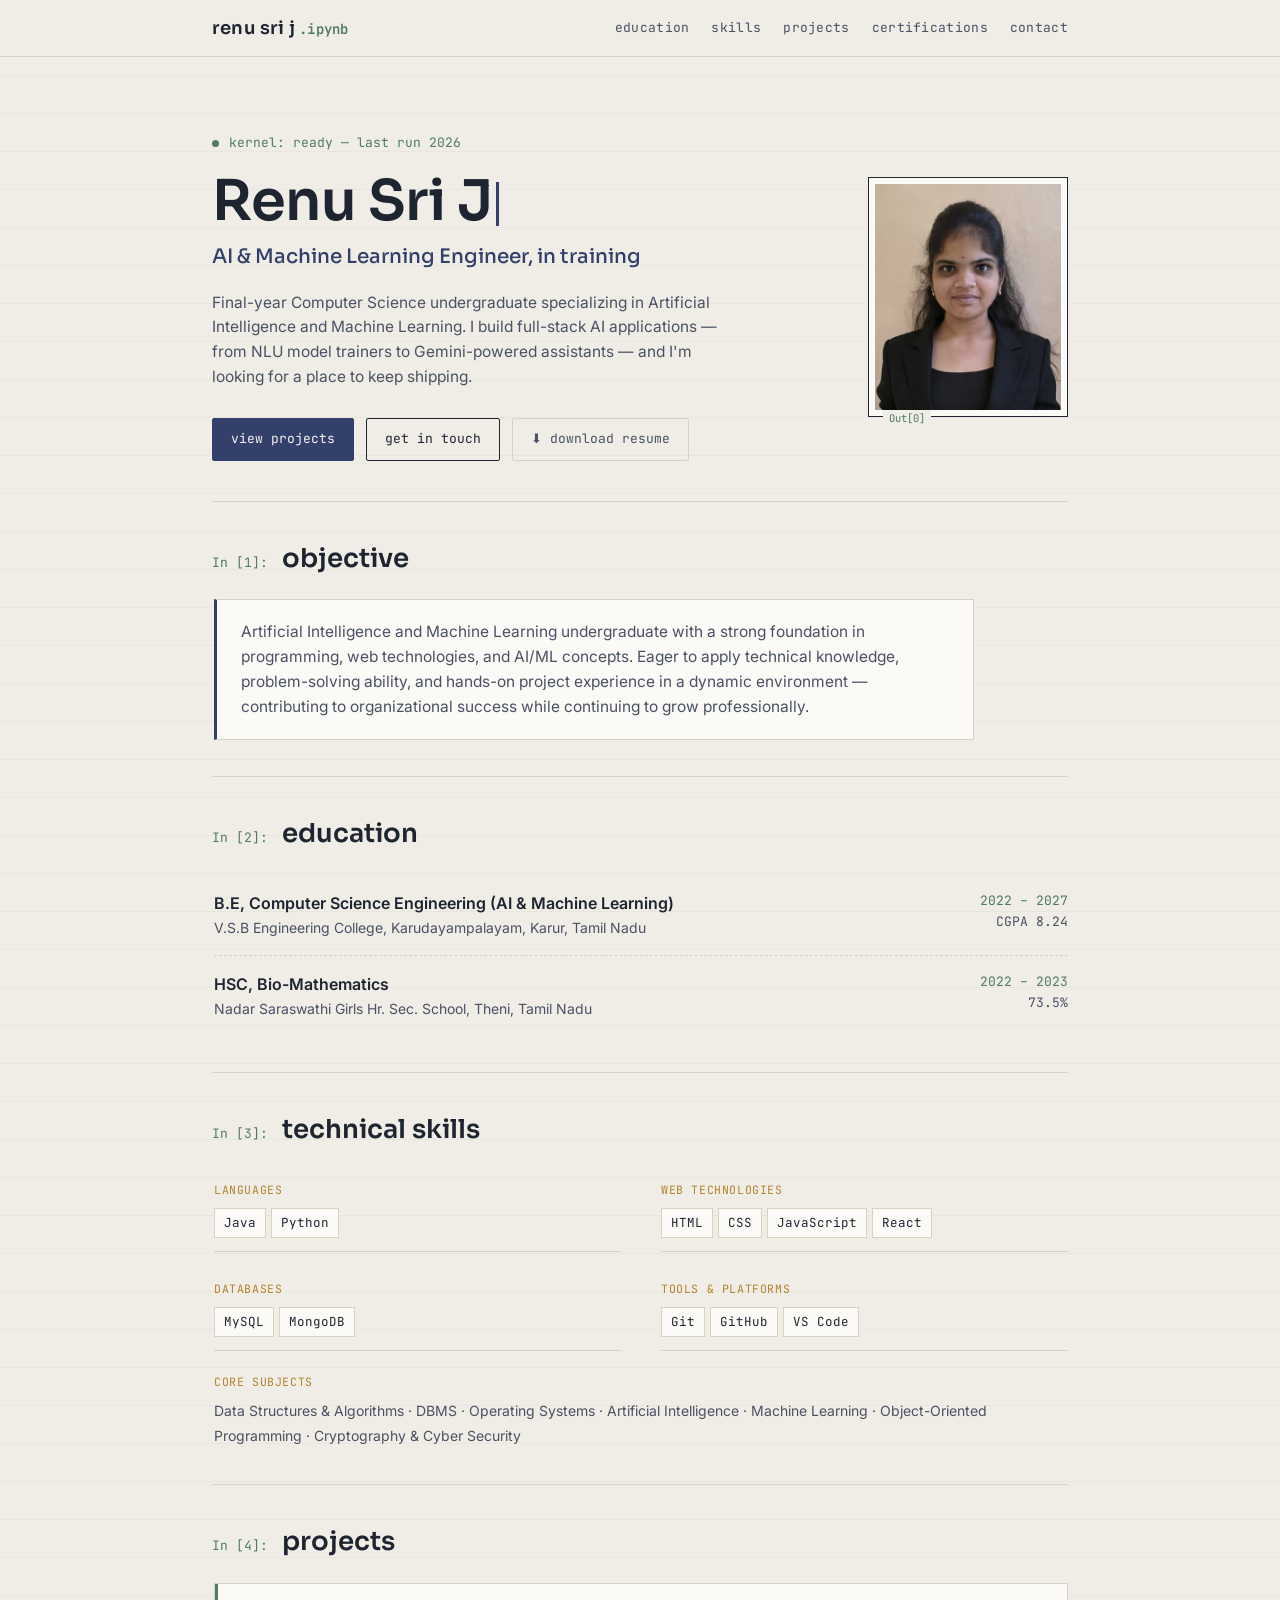
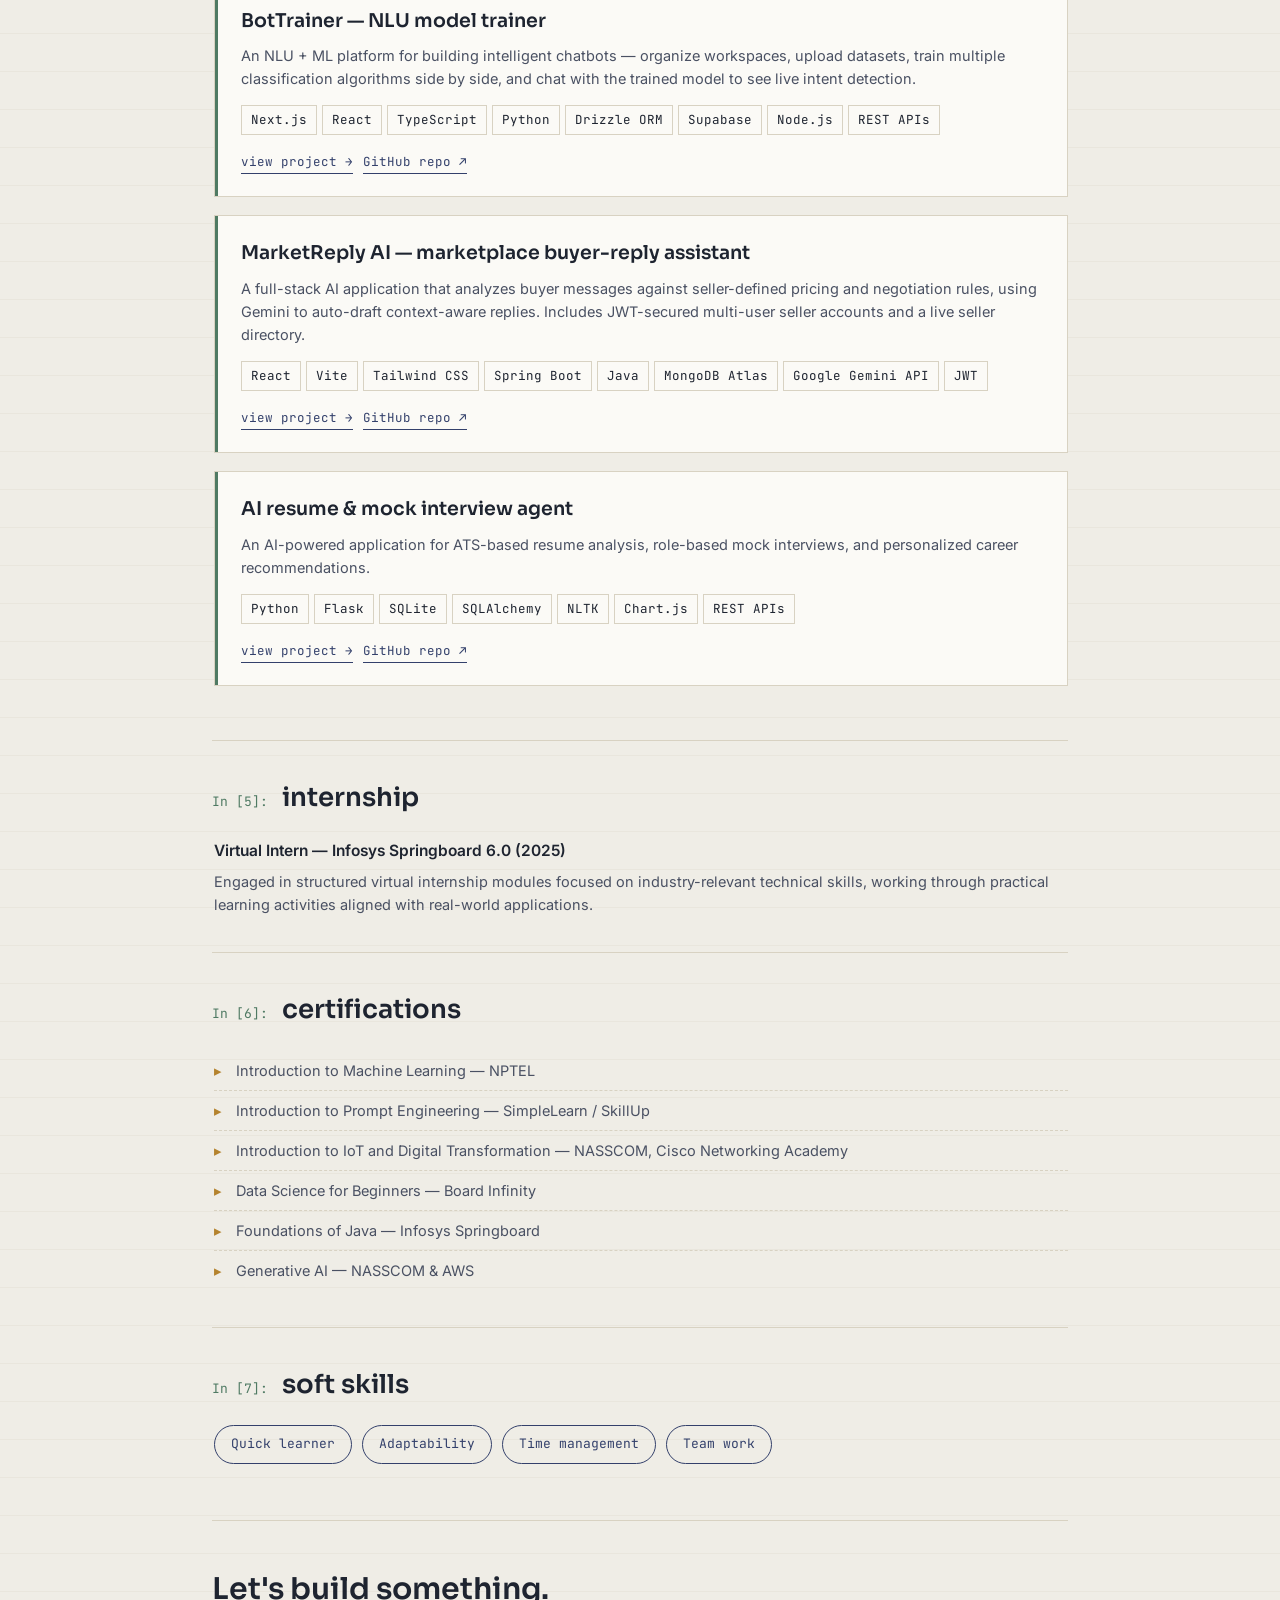
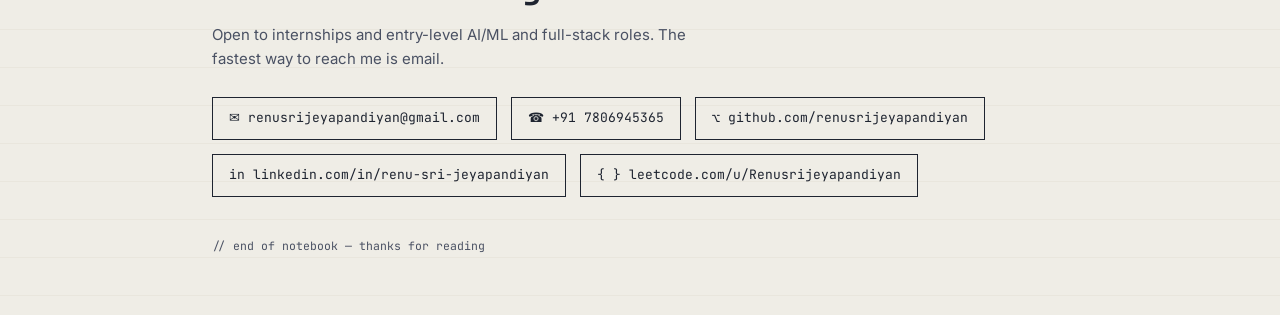
==== index.html @ 5ae0b01e "Add portfolio site" ====
<!DOCTYPE html>
<html lang="en">
<head>
<meta charset="UTF-8">
<meta name="viewport" content="width=device-width, initial-scale=1.0">
<title>Renu Sri J — AI/ML Engineer</title>
<link rel="preconnect" href="https://fonts.googleapis.com">
<link rel="preconnect" href="https://fonts.gstatic.com" crossorigin>
<link href="https://fonts.googleapis.com/css2?family=Sora:wght@500;600;700&family=JetBrains+Mono:wght@400;500;600&family=Inter:wght@400;500;600&display=swap" rel="stylesheet">
<link rel="stylesheet" href="styles.css">
</head>
<body>

<div class="topbar">
  <div class="wrap">
    <div class="brand">renu sri j <span class="mono">.ipynb</span></div>
    <nav>
      <a href="#education">education</a>
      <a href="#skills">skills</a>
      <a href="#projects">projects</a>
      <a href="#certs">certifications</a>
      <a href="#contact">contact</a>
    </nav>
  </div>
</div>

<div class="wrap">

  <section class="hero">
    <div class="hero-grid">
      <div>
        <div class="kicker"><span class="dot"></span>kernel: ready — last run 2026</div>
        <h1 class="name">Renu Sri J<span class="cursor"></span></h1>
        <div class="role">AI &amp; Machine Learning Engineer, in training</div>
        <p class="tagline">Final-year Computer Science undergraduate specializing in Artificial Intelligence and Machine Learning. I build full-stack AI applications — from NLU model trainers to Gemini-powered assistants — and I'm looking for a place to keep shipping.</p>
        <div class="hero-actions">
          <a class="btn primary" href="#projects">view projects</a>
          <a class="btn" href="#contact">get in touch</a>
          <a class="btn ghost" href="Renu_Sri_J_Resume.pdf" download>⬇ download resume</a>
        </div>
      </div>
      <div class="portrait-frame">
        <img src="profile.png" alt="Portrait of Renu Sri J">
        <div class="portrait-tag mono">Out[0]</div>
      </div>
    </div>
  </section>

  <section class="cell reveal" id="objective">
    <div class="cell-head">
      <span class="cell-tag">In [1]:</span>
      <span class="cell-title">objective</span>
    </div>
    <div class="cell-body">
      <div class="objective-box">
        Artificial Intelligence and Machine Learning undergraduate with a strong foundation in programming, web technologies, and AI/ML concepts. Eager to apply technical knowledge, problem-solving ability, and hands-on project experience in a dynamic environment — contributing to organizational success while continuing to grow professionally.
      </div>
    </div>
  </section>

  <section class="cell reveal" id="education">
    <div class="cell-head">
      <span class="cell-tag">In [2]:</span>
      <span class="cell-title">education</span>
    </div>
    <div class="cell-body">
      <div class="edu-item">
        <div>
          <div class="edu-degree">B.E, Computer Science Engineering (AI &amp; Machine Learning)</div>
          <div class="edu-school">V.S.B Engineering College, Karudayampalayam, Karur, Tamil Nadu</div>
        </div>
        <div>
          <div class="edu-year">2022 – 2027</div>
          <div class="edu-score">CGPA 8.24</div>
        </div>
      </div>
      <div class="edu-item">
        <div>
          <div class="edu-degree">HSC, Bio-Mathematics</div>
          <div class="edu-school">Nadar Saraswathi Girls Hr. Sec. School, Theni, Tamil Nadu</div>
        </div>
        <div>
          <div class="edu-year">2022 – 2023</div>
          <div class="edu-score">73.5%</div>
        </div>
      </div>
    </div>
  </section>

  <section class="cell reveal" id="skills">
    <div class="cell-head">
      <span class="cell-tag">In [3]:</span>
      <span class="cell-title">technical skills</span>
    </div>
    <div class="cell-body">
      <div class="skills-grid">
        <div class="skill-row">
          <span class="skill-label">Languages</span>
          <span class="tag">Java</span><span class="tag">Python</span>
        </div>
        <div class="skill-row">
          <span class="skill-label">Web technologies</span>
          <span class="tag">HTML</span><span class="tag">CSS</span><span class="tag">JavaScript</span><span class="tag">React</span>
        </div>
        <div class="skill-row">
          <span class="skill-label">Databases</span>
          <span class="tag">MySQL</span><span class="tag">MongoDB</span>
        </div>
        <div class="skill-row">
          <span class="skill-label">Tools &amp; platforms</span>
          <span class="tag">Git</span><span class="tag">GitHub</span><span class="tag">VS Code</span>
        </div>
      </div>
      <div style="margin-top:22px;">
        <span class="skill-label">Core subjects</span>
        <div class="core-subjects">Data Structures &amp; Algorithms · DBMS · Operating Systems · Artificial Intelligence · Machine Learning · Object-Oriented Programming · Cryptography &amp; Cyber Security</div>
      </div>
    </div>
  </section>

  <section class="cell reveal" id="projects">
    <div class="cell-head">
      <span class="cell-tag">In [4]:</span>
      <span class="cell-title">projects</span>
    </div>
    <div class="cell-body">

      <div class="project">
        <div class="project-name"><a href="projects/bottrainer.html">BotTrainer — NLU model trainer</a></div>
        <div class="project-desc">An NLU + ML platform for building intelligent chatbots — organize workspaces, upload datasets, train multiple classification algorithms side by side, and chat with the trained model to see live intent detection.</div>
        <div class="stack">
          <span class="tag">Next.js</span><span class="tag">React</span><span class="tag">TypeScript</span><span class="tag">Python</span><span class="tag">Drizzle ORM</span><span class="tag">Supabase</span><span class="tag">Node.js</span><span class="tag">REST APIs</span>
        </div>
        <div class="project-links">
          <a href="projects/bottrainer.html">view project →</a>
          <a href="https://github.com/renusrijeyapandiyan/NLUBOTTRAINER.git" target="_blank" rel="noopener">GitHub repo ↗</a>
        </div>
      </div>

      <div class="project">
        <div class="project-name"><a href="projects/marketreply-ai.html">MarketReply AI — marketplace buyer-reply assistant</a></div>
        <div class="project-desc">A full-stack AI application that analyzes buyer messages against seller-defined pricing and negotiation rules, using Gemini to auto-draft context-aware replies. Includes JWT-secured multi-user seller accounts and a live seller directory.</div>
        <div class="stack">
          <span class="tag">React</span><span class="tag">Vite</span><span class="tag">Tailwind CSS</span><span class="tag">Spring Boot</span><span class="tag">Java</span><span class="tag">MongoDB Atlas</span><span class="tag">Google Gemini API</span><span class="tag">JWT</span>
        </div>
        <div class="project-links">
          <a href="projects/marketreply-ai.html">view project →</a>
          <a href="https://github.com/renusrijeyapandiyan/marketreply-ai.git" target="_blank" rel="noopener">GitHub repo ↗</a>
        </div>
      </div>

      <div class="project">
        <div class="project-name"><a href="projects/resume-agent.html">AI resume &amp; mock interview agent</a></div>
        <div class="project-desc">An AI-powered application for ATS-based resume analysis, role-based mock interviews, and personalized career recommendations.</div>
        <div class="stack">
          <span class="tag">Python</span><span class="tag">Flask</span><span class="tag">SQLite</span><span class="tag">SQLAlchemy</span><span class="tag">NLTK</span><span class="tag">Chart.js</span><span class="tag">REST APIs</span>
        </div>
        <div class="project-links">
          <a href="projects/resume-agent.html">view project →</a>
          <a href="https://github.com/renusrijeyapandiyan/AI-Resume-Mock-Interview-Agent.git" target="_blank" rel="noopener">GitHub repo ↗</a>
        </div>
      </div>

    </div>
  </section>

  <section class="cell reveal">
    <div class="cell-head">
      <span class="cell-tag">In [5]:</span>
      <span class="cell-title">internship</span>
    </div>
    <div class="cell-body intern-item">
      <div class="intern-role">Virtual Intern — Infosys Springboard 6.0 (2025)</div>
      <p style="margin-top:6px;">Engaged in structured virtual internship modules focused on industry-relevant technical skills, working through practical learning activities aligned with real-world applications.</p>
    </div>
  </section>

  <section class="cell reveal" id="certs">
    <div class="cell-head">
      <span class="cell-tag">In [6]:</span>
      <span class="cell-title">certifications</span>
    </div>
    <div class="cell-body">
      <ul class="certs">
        <li>Introduction to Machine Learning — NPTEL</li>
        <li>Introduction to Prompt Engineering — SimpleLearn / SkillUp</li>
        <li>Introduction to IoT and Digital Transformation — NASSCOM, Cisco Networking Academy</li>
        <li>Data Science for Beginners — Board Infinity</li>
        <li>Foundations of Java — Infosys Springboard</li>
        <li>Generative AI — NASSCOM &amp; AWS</li>
      </ul>
    </div>
  </section>

  <section class="cell reveal">
    <div class="cell-head">
      <span class="cell-tag">In [7]:</span>
      <span class="cell-title">soft skills</span>
    </div>
    <div class="cell-body">
      <div class="soft-row">
        <span class="soft-pill">Quick learner</span>
        <span class="soft-pill">Adaptability</span>
        <span class="soft-pill">Time management</span>
        <span class="soft-pill">Team work</span>
      </div>
    </div>
  </section>

  <footer id="contact" class="reveal">
    <div class="contact-title">Let's build something.</div>
    <p class="contact-sub">Open to internships and entry-level AI/ML and full-stack roles. The fastest way to reach me is email.</p>
    <div class="contact-links">
      <a href="mailto:renusrijeyapandiyan@gmail.com">✉ renusrijeyapandiyan@gmail.com</a>
      <a href="tel:+917806945365">☎ +91 7806945365</a>
      <a href="https://github.com/renusrijeyapandiyan" target="_blank" rel="noopener">⌥ github.com/renusrijeyapandiyan</a>
      <a href="https://linkedin.com/in/renu-sri-jeyapandiyan-b62895346/" target="_blank" rel="noopener">in linkedin.com/in/renu-sri-jeyapandiyan</a>
      <a href="https://leetcode.com/u/Renusrijeyapandiyan/" target="_blank" rel="noopener">{ } leetcode.com/u/Renusrijeyapandiyan</a>
    </div>
    <div class="foot-note">// end of notebook — thanks for reading</div>
  </footer>

</div>

<script>
  const els = document.querySelectorAll('.reveal');
  const io = new IntersectionObserver((entries) => {
    entries.forEach(e => { if(e.isIntersecting){ e.target.classList.add('show'); io.unobserve(e.target); } });
  }, { threshold: 0.12 });
  els.forEach(el => io.observe(el));
</script>

</body>
</html>
---- styles.css ----
:root{
  --paper:#EFEDE6;
  --paper-2:#F7F5EF;
  --ink:#1E2430;
  --ink-soft:#4A5163;
  --rule:#D8D2C2;
  --indigo:#33406B;
  --indigo-deep:#232B49;
  --sage:#4F7A63;
  --gold:#B4832E;
  --cell-bg:#FBFAF6;
  --shadow:0 1px 0 rgba(30,36,48,0.06);
}
*{box-sizing:border-box; margin:0; padding:0;}
html{scroll-behavior:smooth;}
body{
  background:var(--paper);
  color:var(--ink);
  font-family:'Inter', sans-serif;
  line-height:1.6;
  background-image:
    repeating-linear-gradient(180deg, transparent, transparent 37px, rgba(216,210,194,0.5) 38px);
}
::selection{ background:var(--indigo); color:var(--paper-2); }

a{ color:var(--indigo); }

.mono{ font-family:'JetBrains Mono', monospace; }

.wrap{ max-width:920px; margin:0 auto; padding:0 32px; }

/* ---------- top bar ---------- */
.topbar{
  position:sticky; top:0; z-index:50;
  background:rgba(239,237,230,0.92);
  backdrop-filter:blur(6px);
  border-bottom:1px solid var(--rule);
}
.topbar .wrap{
  display:flex; align-items:center; justify-content:space-between;
  height:56px;
}
.brand{ font-family:'Sora', sans-serif; font-weight:600; font-size:18px; letter-spacing:0.2px; text-decoration:none; color:var(--ink); display:inline-block;}
.brand .mono{ color:var(--sage); font-size:14px; }
nav{ display:flex; gap:22px; }
nav a{
  text-decoration:none; color:var(--ink-soft); font-size:13px;
  font-family:'JetBrains Mono', monospace;
  letter-spacing:0.3px;
}
nav a:hover{ color:var(--indigo); }

/* ---------- hero ---------- */
.hero{ padding:76px 0 40px; }
.hero-grid{
  display:grid; grid-template-columns:1fr 220px; gap:48px; align-items:center;
}
.kicker{
  font-family:'JetBrains Mono', monospace; font-size:13px; color:var(--sage);
  display:flex; align-items:center; gap:10px; margin-bottom:18px;
}
.kicker .dot{ width:7px; height:7px; border-radius:50%; background:var(--sage); display:inline-block; }
h1.name{
  font-family:'Sora', sans-serif; font-weight:600; font-size:56px; line-height:1.05;
  letter-spacing:-0.5px; color:var(--ink);
}
.cursor{ display:inline-block; width:3px; height:44px; background:var(--indigo); margin-left:4px; vertical-align:-6px; animation:blink 1s steps(1) infinite; }
@keyframes blink{ 50%{ opacity:0; } }
.role{
  font-family:'Sora', sans-serif; font-weight:500; font-size:20px; color:var(--indigo);
  margin-top:10px;
}
.tagline{ margin-top:18px; font-size:15.5px; color:var(--ink-soft); max-width:520px; }

.hero-actions{ display:flex; gap:12px; margin-top:28px; flex-wrap:wrap; }
.btn{
  font-family:'JetBrains Mono', monospace; font-size:13px;
  padding:10px 18px; border-radius:2px; text-decoration:none;
  border:1px solid var(--ink); color:var(--ink);
  transition:all .15s ease; display:inline-flex; align-items:center; gap:7px;
  background:transparent; cursor:pointer;
}
.btn.primary{ background:var(--indigo); border-color:var(--indigo); color:var(--paper-2); }
.btn.ghost{ border-color:var(--rule); color:var(--ink-soft); }
.btn:hover{ transform:translateY(-1px); box-shadow:2px 2px 0 var(--rule); }

.portrait-frame{
  position:relative; width:200px; height:240px; margin-left:auto;
  border:1px solid var(--ink);
  padding:6px;
  background:var(--cell-bg);
}
.portrait-frame img{
  width:100%; height:100%; object-fit:cover; display:block; filter:grayscale(15%);
}
.portrait-tag{
  position:absolute; bottom:-11px; left:14px; background:var(--paper);
  font-family:'JetBrains Mono', monospace; font-size:10.5px; color:var(--sage);
  padding:0 6px;
}

/* ---------- notebook cells ---------- */
section.cell{ padding:36px 0; border-top:1px solid var(--rule); }
.cell-head{ display:flex; align-items:baseline; gap:14px; margin-bottom:20px; flex-wrap:wrap; }
.cell-tag{
  font-family:'JetBrains Mono', monospace; font-size:13px; color:var(--sage);
  white-space:nowrap;
}
.cell-title{
  font-family:'Sora', sans-serif; font-weight:600; font-size:26px; color:var(--ink);
}
.cell-body{ padding-left:2px; }

/* objective */
.objective-box{
  background:var(--cell-bg); border:1px solid var(--rule); border-left:3px solid var(--indigo);
  padding:20px 24px; font-size:15.5px; color:var(--ink-soft); max-width:760px;
}

/* education */
.edu-item{
  display:grid; grid-template-columns:1fr auto; gap:6px 20px; padding:16px 0;
  border-bottom:1px dashed var(--rule);
}
.edu-item:last-child{ border-bottom:none; }
.edu-degree{ font-weight:600; font-size:16px; }
.edu-school{ font-size:14px; color:var(--ink-soft); grid-column:1; }
.edu-year{ font-family:'JetBrains Mono', monospace; font-size:13px; color:var(--sage); text-align:right; align-self:start; }
.edu-score{ font-family:'JetBrains Mono', monospace; font-size:13px; color:var(--ink-soft); text-align:right; }

/* skills */
.skills-grid{ display:grid; grid-template-columns:repeat(2, 1fr); gap:18px 40px; }
.skill-row{ font-size:14.5px; padding:10px 0; border-bottom:1px solid var(--rule); }
.skill-label{ font-family:'JetBrains Mono', monospace; font-size:11.5px; color:var(--gold); text-transform:uppercase; letter-spacing:0.6px; display:block; margin-bottom:6px; }
.tag{
  display:inline-block; background:var(--cell-bg); border:1px solid var(--rule);
  font-family:'JetBrains Mono', monospace; font-size:12.5px; padding:4px 9px; margin:3px 5px 3px 0;
  color:var(--ink);
}
.core-subjects{ font-size:14px; color:var(--ink-soft); line-height:1.8; }

/* projects */
.project{
  background:var(--cell-bg); border:1px solid var(--rule); padding:22px 26px; margin-bottom:18px;
  position:relative;
}
.project::before{
  content:''; position:absolute; left:0; top:0; bottom:0; width:3px; background:var(--sage);
}
.project-name{ font-family:'Sora', sans-serif; font-weight:600; font-size:19px; margin-bottom:8px; }
.project-name a{ color:var(--ink); text-decoration:none; }
.project-name a:hover{ color:var(--indigo); }
.project-desc{ font-size:14.5px; color:var(--ink-soft); margin-bottom:12px; }
.stack{ display:flex; flex-wrap:wrap; margin-bottom:14px; }
.project-links{ display:flex; gap:10px; flex-wrap:wrap; }
.project-links a{
  font-family:'JetBrains Mono', monospace; font-size:12.5px; text-decoration:none;
  color:var(--indigo); border-bottom:1px solid var(--indigo); padding-bottom:1px;
}
.project-links a:hover{ color:var(--indigo-deep); }

/* internship / certs */
.intern-item{ font-size:14.5px; color:var(--ink-soft); }
.intern-role{ font-weight:600; color:var(--ink); font-size:15.5px; }
ul.certs{ list-style:none; }
ul.certs li{
  font-size:14.5px; color:var(--ink-soft); padding:8px 0 8px 22px; position:relative;
  border-bottom:1px dashed var(--rule);
}
ul.certs li:last-child{ border-bottom:none; }
ul.certs li::before{
  content:'▸'; position:absolute; left:0; color:var(--gold);
}

/* soft skills */
.soft-row{ display:flex; flex-wrap:wrap; gap:10px; }
.soft-pill{
  font-family:'JetBrains Mono', monospace; font-size:13px; padding:8px 16px;
  border:1px solid var(--indigo); color:var(--indigo); border-radius:20px;
}

/* contact / footer */
footer{
  border-top:1px solid var(--rule); padding:44px 0 60px; margin-top:20px;
}
.contact-title{
  font-family:'Sora', sans-serif; font-weight:600; font-size:30px; margin-bottom:10px;
}
.contact-sub{ color:var(--ink-soft); font-size:15px; margin-bottom:26px; max-width:480px; }
.contact-links{ display:flex; flex-wrap:wrap; gap:14px; }
.contact-links a{
  text-decoration:none; display:flex; align-items:center; gap:8px;
  font-family:'JetBrains Mono', monospace; font-size:13px; color:var(--ink);
  border:1px solid var(--ink); padding:10px 16px;
}
.contact-links a:hover{ background:var(--ink); color:var(--paper-2); }
.foot-note{ margin-top:40px; font-family:'JetBrains Mono', monospace; font-size:11.5px; color:var(--ink-soft); }

/* ---------- project detail page ---------- */
.back-link{
  display:inline-flex; align-items:center; gap:8px; font-family:'JetBrains Mono', monospace;
  font-size:13px; color:var(--ink-soft); text-decoration:none; margin:28px 0 8px;
}
.back-link:hover{ color:var(--indigo); }

.detail-hero{ padding:20px 0 32px; border-bottom:1px solid var(--rule); }
.detail-tag{ font-family:'JetBrains Mono', monospace; font-size:13px; color:var(--sage); margin-bottom:14px; }
.detail-title{
  font-family:'Sora', sans-serif; font-weight:600; font-size:42px; line-height:1.1; color:var(--ink);
  margin-bottom:14px;
}
.detail-summary{ font-size:16px; color:var(--ink-soft); max-width:640px; margin-bottom:22px; }
.detail-actions{ display:flex; gap:12px; flex-wrap:wrap; }

.shot-frame{
  margin:36px 0; border:1px solid var(--ink); background:var(--cell-bg);
}
.shot-bar{
  display:flex; align-items:center; gap:6px; padding:9px 12px; border-bottom:1px solid var(--rule);
}
.shot-bar span{ width:9px; height:9px; border-radius:50%; background:var(--rule); display:inline-block; }
.shot-placeholder{
  aspect-ratio:16/9; display:flex; align-items:center; justify-content:center; flex-direction:column; gap:6px;
  background:
    repeating-linear-gradient(45deg, var(--paper), var(--paper) 10px, var(--paper-2) 10px, var(--paper-2) 20px);
}
.shot-placeholder img{ width:100%; height:100%; object-fit:cover; object-position:top; }
.shot-placeholder .ph-label{ font-family:'JetBrains Mono', monospace; font-size:12.5px; color:var(--ink-soft); }
.shot-placeholder .ph-icon{ font-size:22px; color:var(--sage); }
.shot-bar{ justify-content:space-between; }
.shot-bar .shot-url{ font-size:11.5px; color:var(--ink-soft); }
.shot-caption{ font-size:12px; color:var(--ink-soft); padding:9px 12px; border-top:1px solid var(--rule); }

.detail-grid{ display:grid; grid-template-columns:2fr 1fr; gap:48px; padding:36px 0; }
.detail-block{ margin-bottom:30px; }
.detail-block h3{
  font-family:'JetBrains Mono', monospace; font-size:12px; text-transform:uppercase; letter-spacing:0.6px;
  color:var(--gold); margin-bottom:12px;
}
.detail-block p{ font-size:15px; color:var(--ink-soft); margin-bottom:10px; }
.detail-block ul{ list-style:none; }
.detail-block ul li{
  font-size:14.5px; color:var(--ink-soft); padding:6px 0 6px 18px; position:relative;
}
.detail-block ul li::before{ content:'—'; position:absolute; left:0; color:var(--sage); }

.side-card{
  background:var(--cell-bg); border:1px solid var(--rule); padding:20px; margin-bottom:20px;
}
.side-card h4{
  font-family:'JetBrains Mono', monospace; font-size:11.5px; text-transform:uppercase; letter-spacing:0.5px;
  color:var(--ink-soft); margin-bottom:10px;
}

/* reveal on scroll */
.reveal{ opacity:0; transform:translateY(14px); transition:opacity .6s ease, transform .6s ease; }
.reveal.show{ opacity:1; transform:translateY(0); }

@media (prefers-reduced-motion: reduce){
  .reveal{ opacity:1; transform:none; transition:none; }
  .cursor{ animation:none; }
}

@media (max-width:760px){
  .hero-grid{ grid-template-columns:1fr; }
  .portrait-frame{ margin:0 auto; }
  h1.name{ font-size:38px; }
  .skills-grid{ grid-template-columns:1fr; }
  nav{ gap:14px; }
  nav a{ font-size:11.5px; }
  .detail-grid{ grid-template-columns:1fr; }
  .detail-title{ font-size:30px; }
}
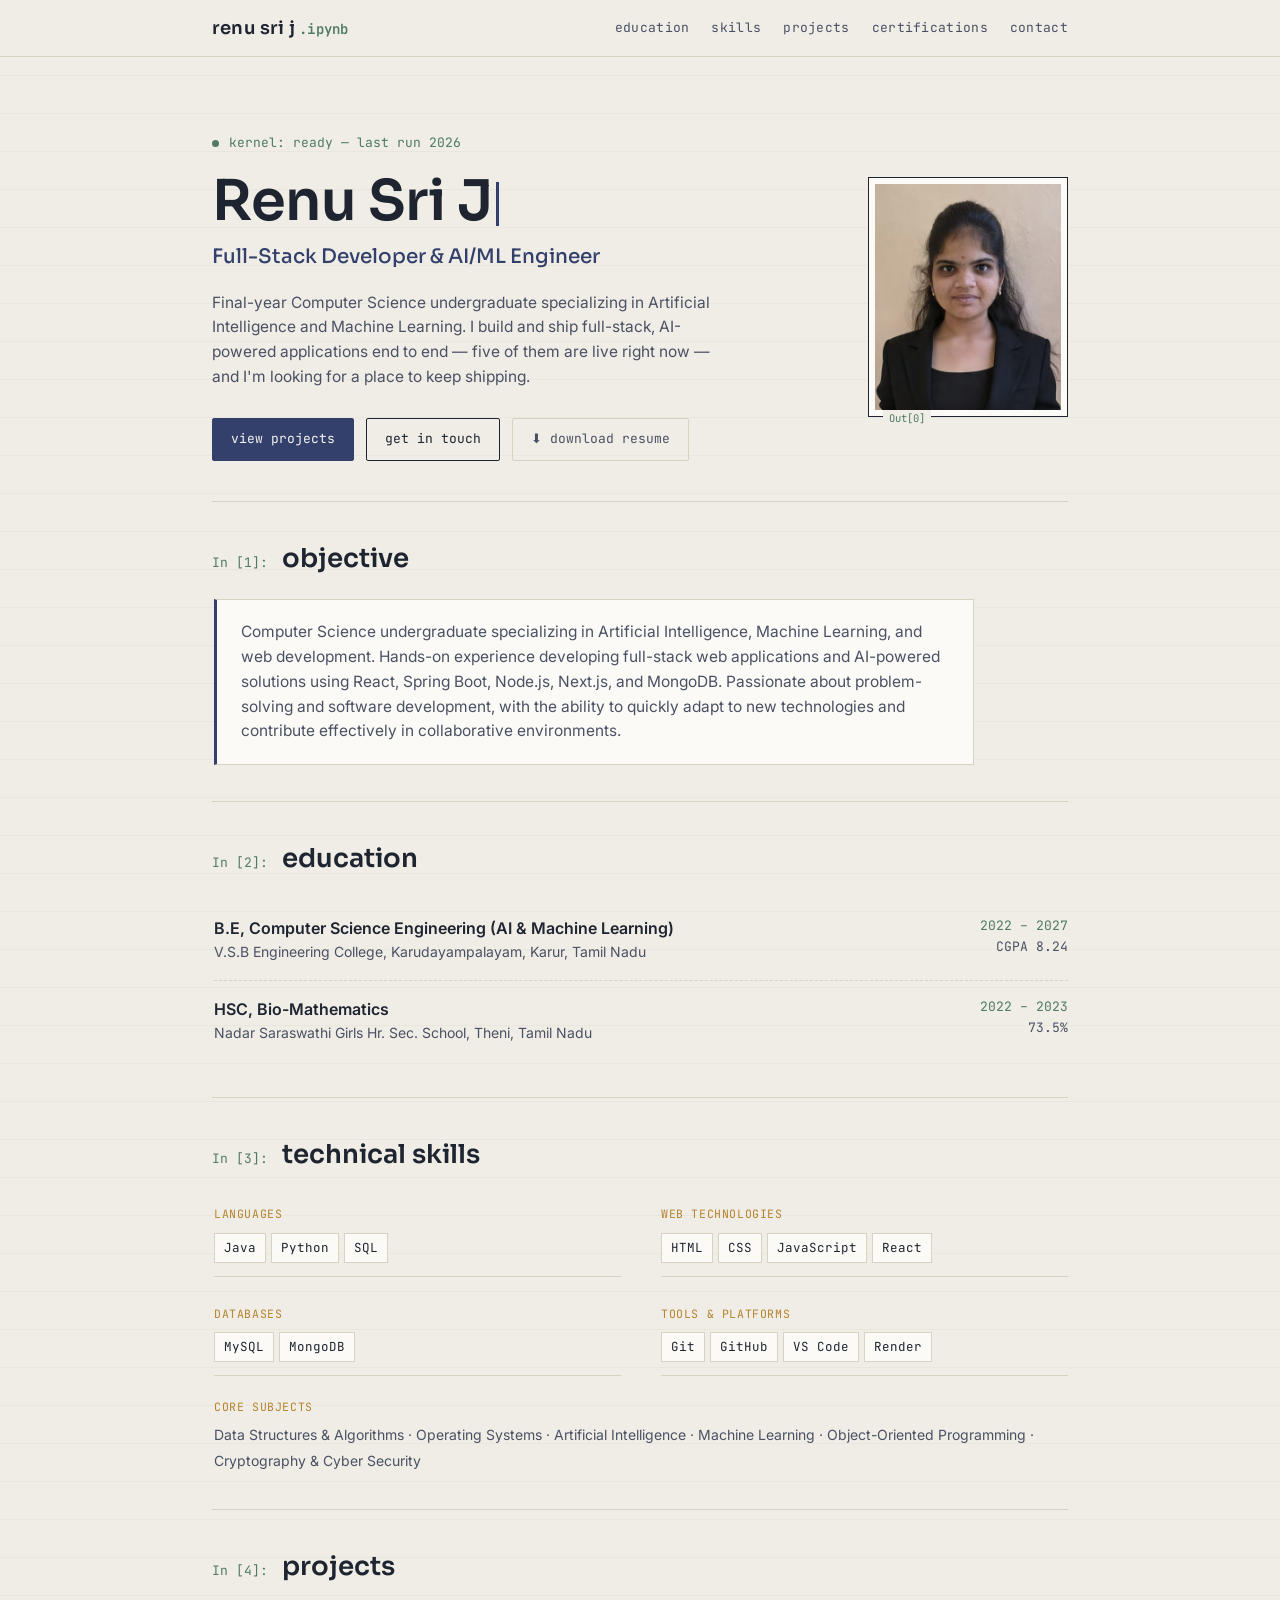
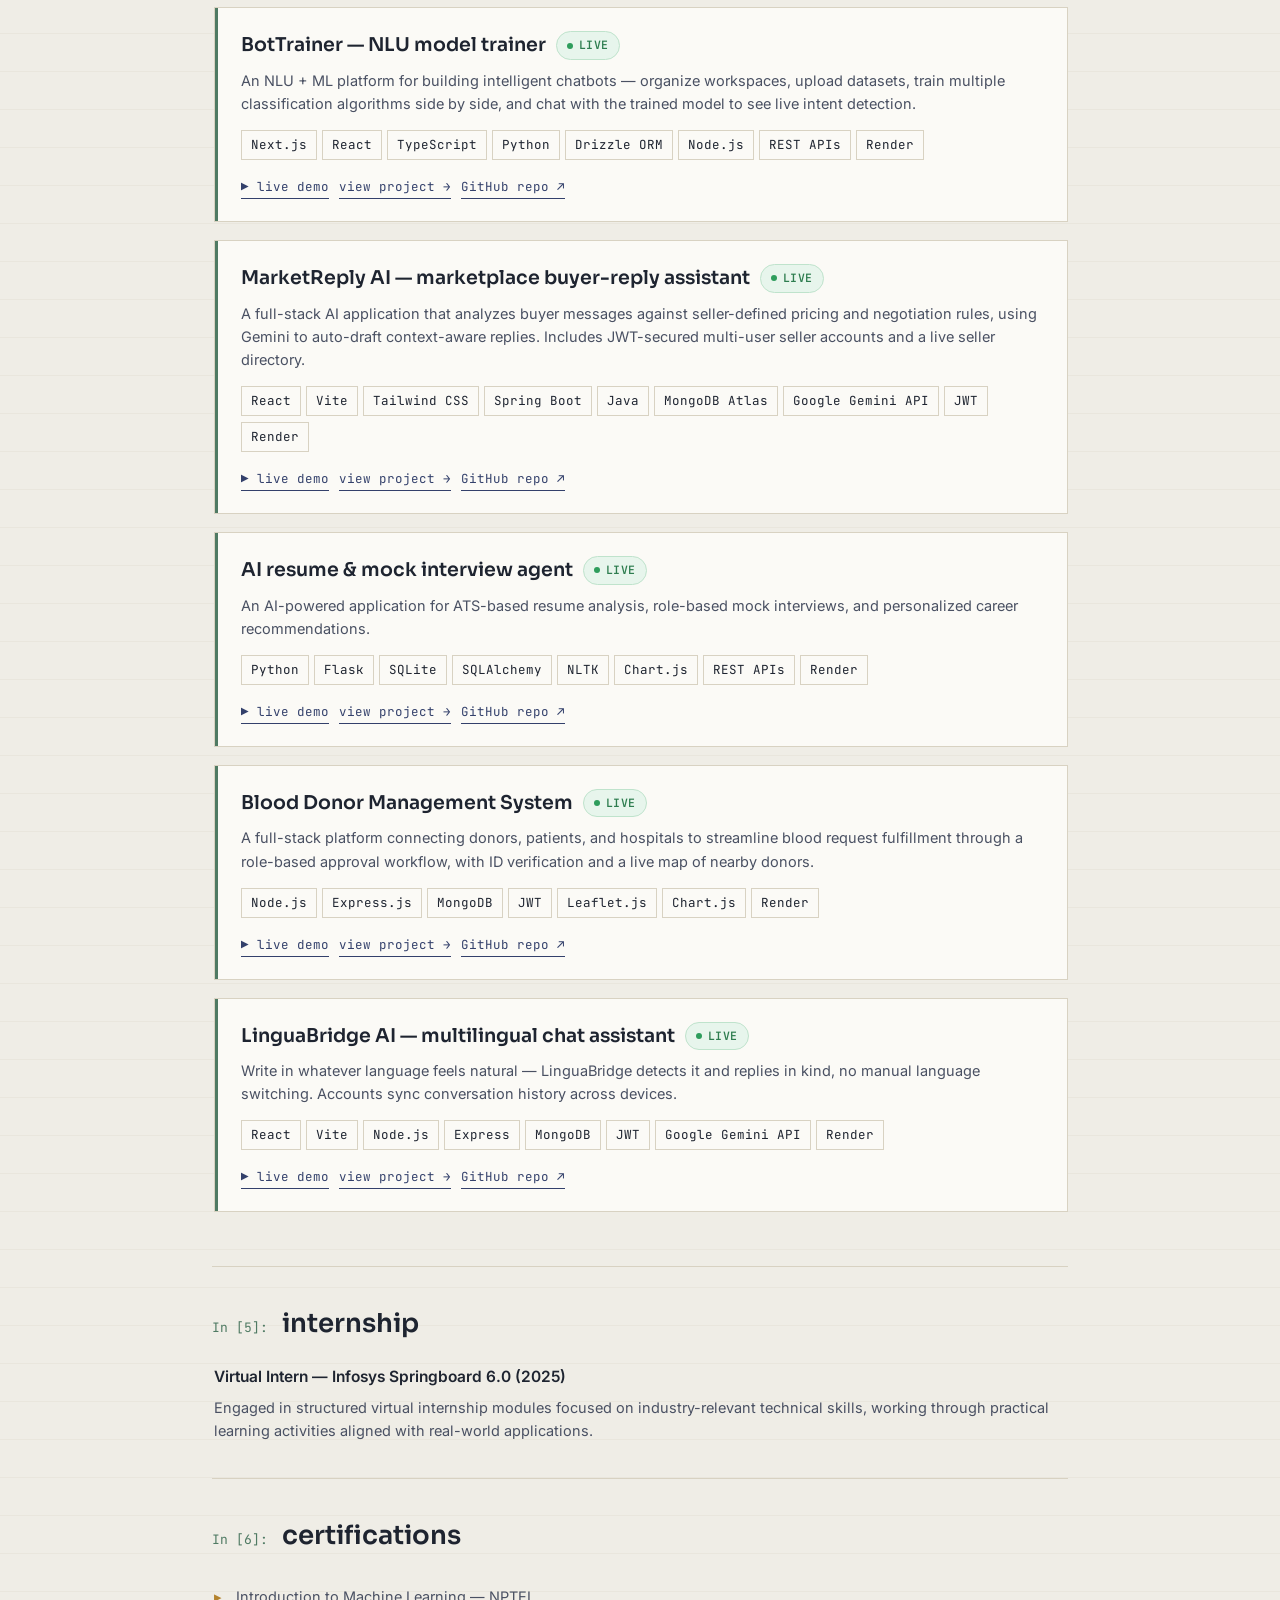
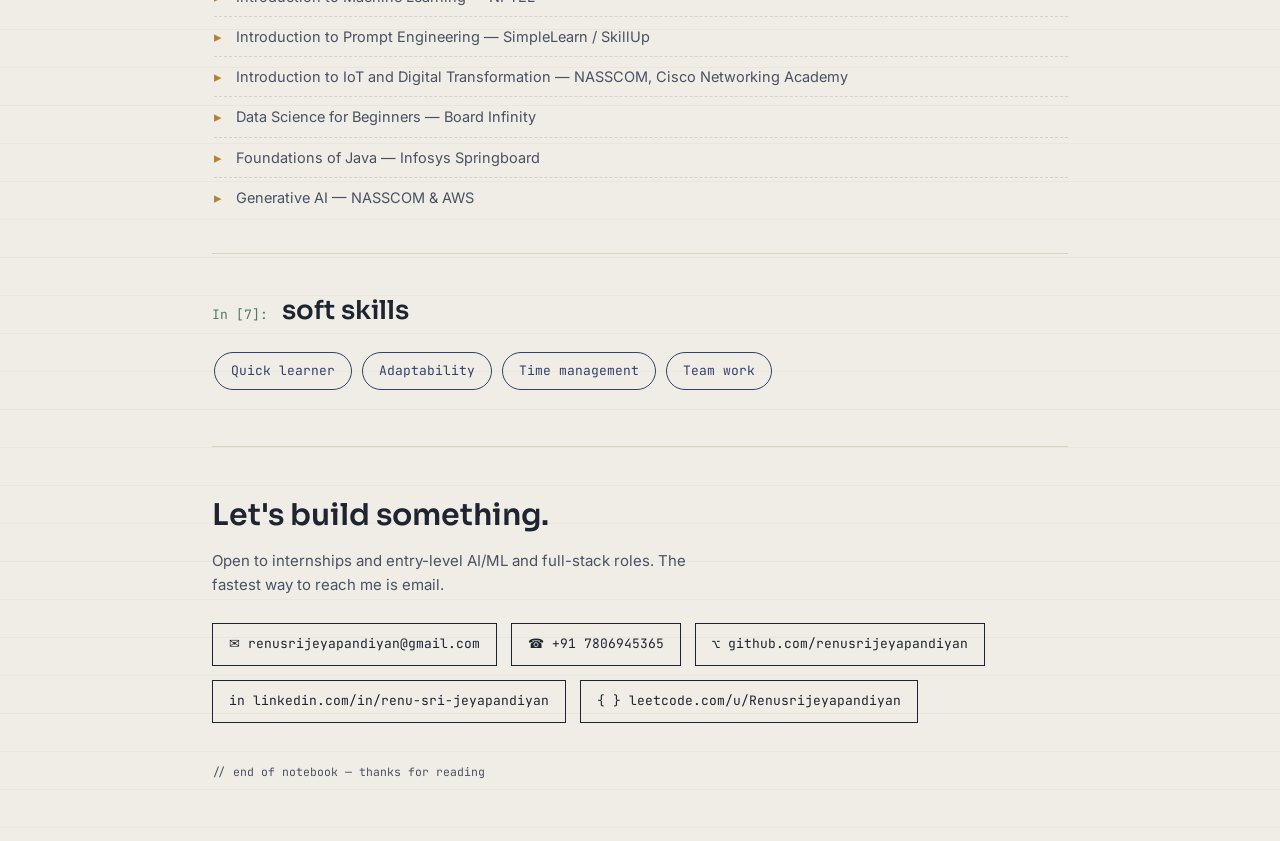
==== commit 2de09634: "Add Blood Donor Management System and LinguaBridge AI, live links, enhanced project pages" ====
--- a/index.html
+++ b/index.html
@@ -3,7 +3,7 @@
 <head>
 <meta charset="UTF-8">
 <meta name="viewport" content="width=device-width, initial-scale=1.0">
-<title>Renu Sri J — AI/ML Engineer</title>
+<title>Renu Sri J — Full-Stack Developer &amp; AI/ML Engineer</title>
 <link rel="preconnect" href="https://fonts.googleapis.com">
 <link rel="preconnect" href="https://fonts.gstatic.com" crossorigin>
 <link href="https://fonts.googleapis.com/css2?family=Sora:wght@500;600;700&family=JetBrains+Mono:wght@400;500;600&family=Inter:wght@400;500;600&display=swap" rel="stylesheet">
@@ -31,8 +31,8 @@
       <div>
         <div class="kicker"><span class="dot"></span>kernel: ready — last run 2026</div>
         <h1 class="name">Renu Sri J<span class="cursor"></span></h1>
-        <div class="role">AI &amp; Machine Learning Engineer, in training</div>
-        <p class="tagline">Final-year Computer Science undergraduate specializing in Artificial Intelligence and Machine Learning. I build full-stack AI applications — from NLU model trainers to Gemini-powered assistants — and I'm looking for a place to keep shipping.</p>
+        <div class="role">Full-Stack Developer &amp; AI/ML Engineer</div>
+        <p class="tagline">Final-year Computer Science undergraduate specializing in Artificial Intelligence and Machine Learning. I build and ship full-stack, AI-powered applications end to end — five of them are live right now — and I'm looking for a place to keep shipping.</p>
         <div class="hero-actions">
           <a class="btn primary" href="#projects">view projects</a>
           <a class="btn" href="#contact">get in touch</a>
@@ -53,7 +53,7 @@
     </div>
     <div class="cell-body">
       <div class="objective-box">
-        Artificial Intelligence and Machine Learning undergraduate with a strong foundation in programming, web technologies, and AI/ML concepts. Eager to apply technical knowledge, problem-solving ability, and hands-on project experience in a dynamic environment — contributing to organizational success while continuing to grow professionally.
+        Computer Science undergraduate specializing in Artificial Intelligence, Machine Learning, and web development. Hands-on experience developing full-stack web applications and AI-powered solutions using React, Spring Boot, Node.js, Next.js, and MongoDB. Passionate about problem-solving and software development, with the ability to quickly adapt to new technologies and contribute effectively in collaborative environments.
       </div>
     </div>
   </section>
@@ -96,7 +96,7 @@
       <div class="skills-grid">
         <div class="skill-row">
           <span class="skill-label">Languages</span>
-          <span class="tag">Java</span><span class="tag">Python</span>
+          <span class="tag">Java</span><span class="tag">Python</span><span class="tag">SQL</span>
         </div>
         <div class="skill-row">
           <span class="skill-label">Web technologies</span>
@@ -108,12 +108,12 @@
         </div>
         <div class="skill-row">
           <span class="skill-label">Tools &amp; platforms</span>
-          <span class="tag">Git</span><span class="tag">GitHub</span><span class="tag">VS Code</span>
+          <span class="tag">Git</span><span class="tag">GitHub</span><span class="tag">VS Code</span><span class="tag">Render</span>
         </div>
       </div>
       <div style="margin-top:22px;">
         <span class="skill-label">Core subjects</span>
-        <div class="core-subjects">Data Structures &amp; Algorithms · DBMS · Operating Systems · Artificial Intelligence · Machine Learning · Object-Oriented Programming · Cryptography &amp; Cyber Security</div>
+        <div class="core-subjects">Data Structures &amp; Algorithms · Operating Systems · Artificial Intelligence · Machine Learning · Object-Oriented Programming · Cryptography &amp; Cyber Security</div>
       </div>
     </div>
   </section>
@@ -126,38 +126,67 @@
     <div class="cell-body">
 
       <div class="project">
-        <div class="project-name"><a href="projects/bottrainer.html">BotTrainer — NLU model trainer</a></div>
+        <div class="project-name"><a href="projects/bottrainer.html">BotTrainer — NLU model trainer</a> <span class="live-badge"><span class="dot"></span>Live</span></div>
         <div class="project-desc">An NLU + ML platform for building intelligent chatbots — organize workspaces, upload datasets, train multiple classification algorithms side by side, and chat with the trained model to see live intent detection.</div>
         <div class="stack">
-          <span class="tag">Next.js</span><span class="tag">React</span><span class="tag">TypeScript</span><span class="tag">Python</span><span class="tag">Drizzle ORM</span><span class="tag">Supabase</span><span class="tag">Node.js</span><span class="tag">REST APIs</span>
-        </div>
-        <div class="project-links">
+          <span class="tag">Next.js</span><span class="tag">React</span><span class="tag">TypeScript</span><span class="tag">Python</span><span class="tag">Drizzle ORM</span><span class="tag">Node.js</span><span class="tag">REST APIs</span><span class="tag">Render</span>
+        </div>
+        <div class="project-links">
+          <a href="https://nlubottrainer.onrender.com/" target="_blank" rel="noopener">▶ live demo</a>
           <a href="projects/bottrainer.html">view project →</a>
           <a href="https://github.com/renusrijeyapandiyan/NLUBOTTRAINER.git" target="_blank" rel="noopener">GitHub repo ↗</a>
         </div>
       </div>
 
       <div class="project">
-        <div class="project-name"><a href="projects/marketreply-ai.html">MarketReply AI — marketplace buyer-reply assistant</a></div>
+        <div class="project-name"><a href="projects/marketreply-ai.html">MarketReply AI — marketplace buyer-reply assistant</a> <span class="live-badge"><span class="dot"></span>Live</span></div>
         <div class="project-desc">A full-stack AI application that analyzes buyer messages against seller-defined pricing and negotiation rules, using Gemini to auto-draft context-aware replies. Includes JWT-secured multi-user seller accounts and a live seller directory.</div>
         <div class="stack">
-          <span class="tag">React</span><span class="tag">Vite</span><span class="tag">Tailwind CSS</span><span class="tag">Spring Boot</span><span class="tag">Java</span><span class="tag">MongoDB Atlas</span><span class="tag">Google Gemini API</span><span class="tag">JWT</span>
-        </div>
-        <div class="project-links">
+          <span class="tag">React</span><span class="tag">Vite</span><span class="tag">Tailwind CSS</span><span class="tag">Spring Boot</span><span class="tag">Java</span><span class="tag">MongoDB Atlas</span><span class="tag">Google Gemini API</span><span class="tag">JWT</span><span class="tag">Render</span>
+        </div>
+        <div class="project-links">
+          <a href="https://marketreply-ai-frontend.onrender.com/" target="_blank" rel="noopener">▶ live demo</a>
           <a href="projects/marketreply-ai.html">view project →</a>
           <a href="https://github.com/renusrijeyapandiyan/marketreply-ai.git" target="_blank" rel="noopener">GitHub repo ↗</a>
         </div>
       </div>
 
       <div class="project">
-        <div class="project-name"><a href="projects/resume-agent.html">AI resume &amp; mock interview agent</a></div>
+        <div class="project-name"><a href="projects/resume-agent.html">AI resume &amp; mock interview agent</a> <span class="live-badge"><span class="dot"></span>Live</span></div>
         <div class="project-desc">An AI-powered application for ATS-based resume analysis, role-based mock interviews, and personalized career recommendations.</div>
         <div class="stack">
-          <span class="tag">Python</span><span class="tag">Flask</span><span class="tag">SQLite</span><span class="tag">SQLAlchemy</span><span class="tag">NLTK</span><span class="tag">Chart.js</span><span class="tag">REST APIs</span>
-        </div>
-        <div class="project-links">
+          <span class="tag">Python</span><span class="tag">Flask</span><span class="tag">SQLite</span><span class="tag">SQLAlchemy</span><span class="tag">NLTK</span><span class="tag">Chart.js</span><span class="tag">REST APIs</span><span class="tag">Render</span>
+        </div>
+        <div class="project-links">
+          <a href="https://ai-resume-mock-interview-agent.onrender.com" target="_blank" rel="noopener">▶ live demo</a>
           <a href="projects/resume-agent.html">view project →</a>
           <a href="https://github.com/renusrijeyapandiyan/AI-Resume-Mock-Interview-Agent.git" target="_blank" rel="noopener">GitHub repo ↗</a>
+        </div>
+      </div>
+
+      <div class="project">
+        <div class="project-name"><a href="projects/blood-donor.html">Blood Donor Management System</a> <span class="live-badge"><span class="dot"></span>Live</span></div>
+        <div class="project-desc">A full-stack platform connecting donors, patients, and hospitals to streamline blood request fulfillment through a role-based approval workflow, with ID verification and a live map of nearby donors.</div>
+        <div class="stack">
+          <span class="tag">Node.js</span><span class="tag">Express.js</span><span class="tag">MongoDB</span><span class="tag">JWT</span><span class="tag">Leaflet.js</span><span class="tag">Chart.js</span><span class="tag">Render</span>
+        </div>
+        <div class="project-links">
+          <a href="https://blood-donor-management-system-g5vr.onrender.com/" target="_blank" rel="noopener">▶ live demo</a>
+          <a href="projects/blood-donor.html">view project →</a>
+          <a href="https://github.com/renusrijeyapandiyan/Blood-Donor-Management-System" target="_blank" rel="noopener">GitHub repo ↗</a>
+        </div>
+      </div>
+
+      <div class="project">
+        <div class="project-name"><a href="projects/linguabridge-ai.html">LinguaBridge AI — multilingual chat assistant</a> <span class="live-badge"><span class="dot"></span>Live</span></div>
+        <div class="project-desc">Write in whatever language feels natural — LinguaBridge detects it and replies in kind, no manual language switching. Accounts sync conversation history across devices.</div>
+        <div class="stack">
+          <span class="tag">React</span><span class="tag">Vite</span><span class="tag">Node.js</span><span class="tag">Express</span><span class="tag">MongoDB</span><span class="tag">JWT</span><span class="tag">Google Gemini API</span><span class="tag">Render</span>
+        </div>
+        <div class="project-links">
+          <a href="https://linguabridgeai.onrender.com" target="_blank" rel="noopener">▶ live demo</a>
+          <a href="projects/linguabridge-ai.html">view project →</a>
+          <a href="https://github.com/renusrijeyapandiyan/LINGUABRIDGE-AI" target="_blank" rel="noopener">GitHub repo ↗</a>
         </div>
       </div>
 
--- a/styles.css
+++ b/styles.css
@@ -147,7 +147,7 @@
 .project::before{
   content:''; position:absolute; left:0; top:0; bottom:0; width:3px; background:var(--sage);
 }
-.project-name{ font-family:'Sora', sans-serif; font-weight:600; font-size:19px; margin-bottom:8px; }
+.project-name{ font-family:'Sora', sans-serif; font-weight:600; font-size:19px; margin-bottom:8px; display:flex; align-items:center; gap:10px; flex-wrap:wrap; }
 .project-name a{ color:var(--ink); text-decoration:none; }
 .project-name a:hover{ color:var(--indigo); }
 .project-desc{ font-size:14.5px; color:var(--ink-soft); margin-bottom:12px; }
@@ -252,8 +252,42 @@
   color:var(--ink-soft); margin-bottom:10px;
 }
 
-/* reveal on scroll */
-.reveal{ opacity:0; transform:translateY(14px); transition:opacity .6s ease, transform .6s ease; }
+/* ---------- live badge ---------- */
+.live-badge{
+  display:inline-flex; align-items:center; gap:6px; font-family:'JetBrains Mono', monospace;
+  font-size:11.5px; font-weight:600; letter-spacing:0.4px; color:#2E7D4F;
+  background:#E7F5EC; border:1px solid #BFE3CC; padding:4px 10px; border-radius:20px;
+  text-transform:uppercase;
+}
+.live-badge .dot{ width:6px; height:6px; border-radius:50%; background:#2E9D5C; display:inline-block; animation:blink 1.4s ease-in-out infinite; }
+.live-badge.local{ color:var(--ink-soft); background:var(--cell-bg); border-color:var(--rule); }
+.live-badge.local .dot{ background:var(--ink-soft); animation:none; }
+
+/* feature list */
+.feature-grid{ display:grid; grid-template-columns:1fr 1fr; gap:10px 20px; margin-top:4px; }
+.feature-item{
+  display:flex; gap:10px; align-items:flex-start; font-size:14px; color:var(--ink-soft);
+  padding:8px 0;
+}
+.feature-item .fi-mark{ color:var(--sage); font-family:'JetBrains Mono', monospace; flex:none; margin-top:1px; }
+
+/* credentials box */
+.cred-box{
+  background:var(--cell-bg); border:1px dashed var(--rule); padding:16px 18px; margin-top:10px;
+  font-family:'JetBrains Mono', monospace; font-size:13px; color:var(--ink);
+}
+.cred-box .cred-row{ display:flex; gap:10px; padding:4px 0; }
+.cred-box .cred-label{ color:var(--gold); min-width:70px; }
+.cred-note{
+  font-family:'Inter', sans-serif; font-size:13px; color:var(--ink-soft); margin-top:10px;
+}
+
+/* caveat / note callout */
+.callout{
+  background:#FBF3E3; border:1px solid #EBD9AE; border-left:3px solid var(--gold);
+  padding:14px 18px; font-size:13.5px; color:#6B5620; margin-top:16px;
+}
+.callout strong{ color:#54430F; }
 .reveal.show{ opacity:1; transform:translateY(0); }
 
 @media (prefers-reduced-motion: reduce){
